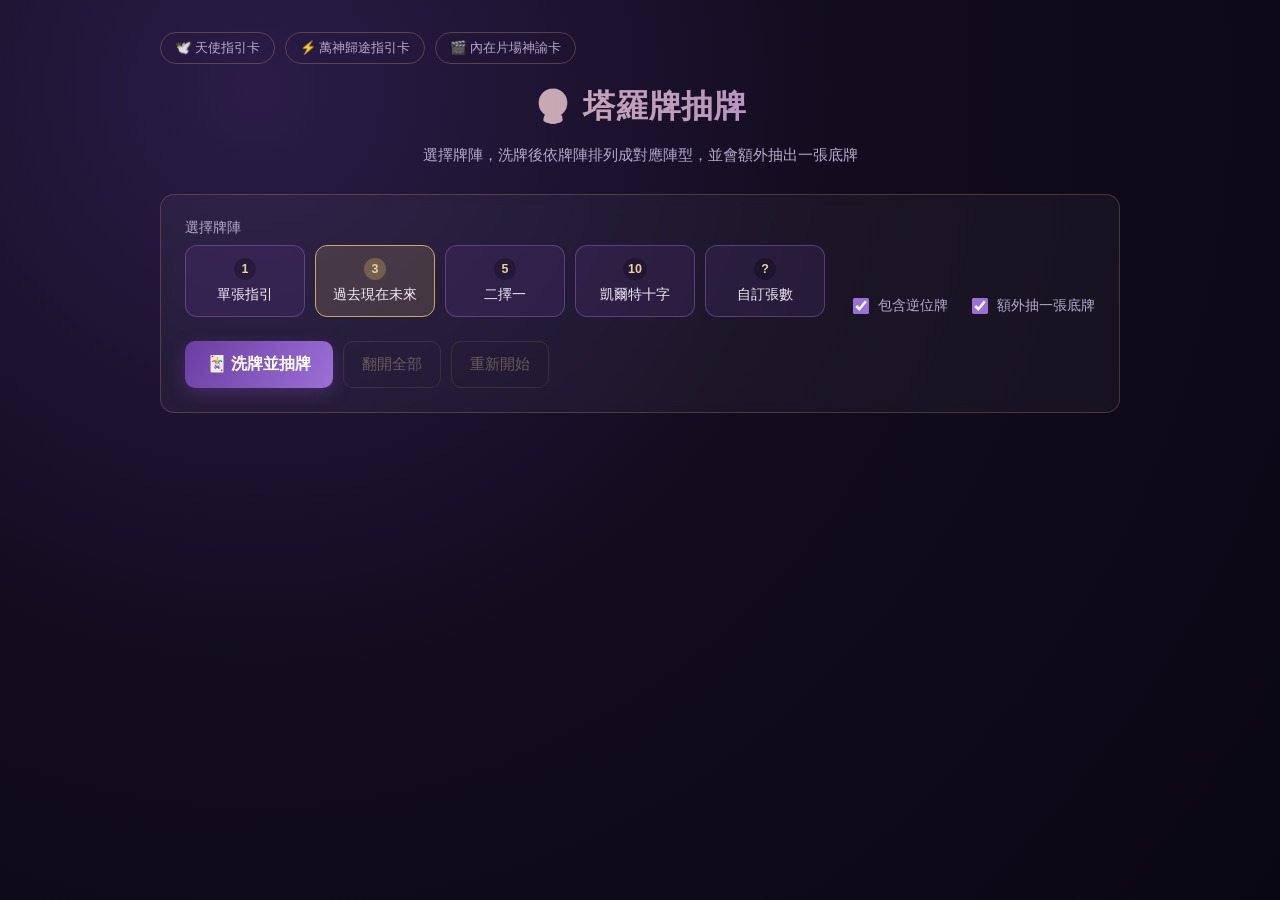
==== index.html @ f7fc8ae8 "Add a page-view counter to each page Shows "已被瀏覽 N 次" under the subtitle on all four pages, backed b" ====
<!DOCTYPE html>
<html lang="zh-Hant">
<head>
<meta charset="UTF-8" />
<meta name="viewport" content="width=device-width, initial-scale=1.0" />
<title>塔羅牌抽牌</title>
<link rel="stylesheet" href="style.css" />
</head>
<body>
  <div class="app">
    <nav class="site-nav">
      <a class="nav-link" href="angel.html">🕊️ 天使指引卡</a>
      <a class="nav-link" href="pantheon.html">⚡ 萬神歸途指引卡</a>
      <a class="nav-link" href="innerstudio.html">🎬 內在片場神諭卡</a>
    </nav>

    <header class="header">
      <h1>🔮 塔羅牌抽牌</h1>
      <p class="subtitle">選擇牌陣，洗牌後依牌陣排列成對應陣型，並會額外抽出一張底牌</p>
      <p class="visit-counter" id="visitCounter" hidden>已被瀏覽 <span id="visitCount">–</span> 次</p>
    </header>

    <section class="controls" id="controls">
      <div class="control-group spread-field">
        <label>選擇牌陣</label>
        <div class="spread-row" id="spreadRow">
          <button type="button" class="spread-btn" data-key="single">
            <span class="spread-count">1</span>
            <span class="spread-name">單張指引</span>
          </button>
          <button type="button" class="spread-btn active" data-key="three">
            <span class="spread-count">3</span>
            <span class="spread-name">過去現在未來</span>
          </button>
          <button type="button" class="spread-btn" data-key="choice">
            <span class="spread-count">5</span>
            <span class="spread-name">二擇一</span>
          </button>
          <button type="button" class="spread-btn" data-key="celtic">
            <span class="spread-count">10</span>
            <span class="spread-name">凱爾特十字</span>
          </button>
          <button type="button" class="spread-btn" data-key="custom">
            <span class="spread-count">?</span>
            <span class="spread-name">自訂張數</span>
          </button>
        </div>
      </div>

      <div class="control-group custom-count-field" id="customCountField" hidden>
        <label for="customCount">選擇張數</label>
        <div class="count-row">
          <button type="button" class="step-btn" id="decreaseBtn" aria-label="減少張數">−</button>
          <input type="number" id="customCount" min="1" max="20" value="4" />
          <button type="button" class="step-btn" id="increaseBtn" aria-label="增加張數">＋</button>
        </div>
      </div>

      <div class="control-group toggle-group">
        <label class="switch-label">
          <input type="checkbox" id="allowReversed" checked />
          <span>包含逆位牌</span>
        </label>
        <label class="switch-label">
          <input type="checkbox" id="includeBase" checked />
          <span>額外抽一張底牌</span>
        </label>
      </div>

      <div class="control-group actions">
        <button type="button" class="primary-btn" id="shuffleBtn">🃏 洗牌並抽牌</button>
        <button type="button" class="secondary-btn" id="revealAllBtn" disabled>翻開全部</button>
        <button type="button" class="secondary-btn" id="resetBtn" disabled>重新開始</button>
      </div>
    </section>

    <section class="deck-status" id="deckStatus" hidden>
      <div class="shuffle-anim" id="shuffleAnim">
        <div class="shuffle-card c1"></div>
        <div class="shuffle-card c2"></div>
        <div class="shuffle-card c3"></div>
      </div>
      <p id="statusText">洗牌中…</p>
    </section>

    <section class="reading" id="reading" hidden>
      <div class="reading-block">
        <h2 class="block-title">牌陣</h2>
        <div class="card-grid" id="spreadGrid"></div>
      </div>

      <div class="reading-block base-block" id="baseBlock" hidden>
        <h2 class="block-title">底牌 <span class="hint">代表整體潛藏的核心能量</span></h2>
        <div class="card-grid base-grid" id="baseGrid"></div>
      </div>
    </section>

    <div class="card-detail-overlay" id="detailOverlay" hidden>
      <div class="card-detail" id="cardDetail"></div>
    </div>
  </div>

  <script src="cards.js"></script>
  <script src="app.js"></script>
</body>
</html>
---- style.css ----
:root {
  --bg-deep: #120c1e;
  --bg-mid: #1c1330;
  --accent: #c9a962;
  --accent-soft: #e6cf9c;
  --purple: #6b3fa0;
  --purple-light: #9b6fd6;
  --text-light: #f2ecf8;
  --text-muted: #b6a9cc;
  --card-back-a: #2c1b4d;
  --card-back-b: #4a2b7a;
  --reversed-glow: #d16b6b;
  --upright-glow: #7fd6a0;
  --radius: 14px;
}

* {
  box-sizing: border-box;
}

[hidden] {
  display: none !important;
}

body {
  margin: 0;
  min-height: 100vh;
  font-family: "PingFang TC", "Microsoft JhengHei", "Noto Sans TC", sans-serif;
  background: radial-gradient(circle at 20% 10%, #2a1c47 0%, var(--bg-deep) 45%, #0a0714 100%);
  color: var(--text-light);
  padding: 32px 16px 80px;
}

.app {
  max-width: 960px;
  margin: 0 auto;
}

.site-nav {
  display: flex;
  gap: 10px;
  flex-wrap: wrap;
  margin-bottom: 20px;
}

.nav-link {
  display: inline-block;
  font-size: 0.82rem;
  color: var(--text-muted);
  text-decoration: none;
  border: 1px solid rgba(201, 169, 98, 0.3);
  padding: 6px 14px;
  border-radius: 999px;
  transition: color 0.2s, border-color 0.2s;
}

.nav-link:hover {
  color: var(--accent-soft);
  border-color: rgba(201, 169, 98, 0.6);
}

.header {
  text-align: center;
  margin-bottom: 28px;
}

.header h1 {
  font-size: 2rem;
  margin-bottom: 6px;
  letter-spacing: 0.02em;
  background: linear-gradient(90deg, var(--accent-soft), var(--purple-light));
  -webkit-background-clip: text;
  background-clip: text;
  color: transparent;
}

.subtitle {
  color: var(--text-muted);
  font-size: 0.95rem;
}

.visit-counter {
  color: var(--text-muted);
  font-size: 0.78rem;
  margin-top: 8px;
}

.controls {
  background: rgba(255, 255, 255, 0.04);
  border: 1px solid rgba(201, 169, 98, 0.25);
  border-radius: var(--radius);
  padding: 24px;
  display: flex;
  flex-wrap: wrap;
  gap: 24px;
  align-items: flex-end;
  backdrop-filter: blur(6px);
}

.control-group {
  display: flex;
  flex-direction: column;
  gap: 8px;
}

.control-group label {
  font-size: 0.85rem;
  color: var(--text-muted);
}

.spread-field {
  flex: 1;
  min-width: 320px;
}

.spread-row {
  display: grid;
  grid-template-columns: repeat(auto-fit, minmax(110px, 1fr));
  gap: 10px;
}

.spread-btn {
  display: flex;
  flex-direction: column;
  align-items: center;
  justify-content: center;
  gap: 6px;
  padding: 12px 10px;
  border-radius: 12px;
  border: 1px solid rgba(155, 111, 214, 0.4);
  background: rgba(107, 63, 160, 0.16);
  color: var(--text-light);
  font-size: 0.85rem;
  cursor: pointer;
  transition: background 0.2s, transform 0.15s, border-color 0.2s;
}

.spread-btn .spread-name {
  white-space: nowrap;
}

.spread-btn .spread-count {
  display: inline-flex;
  align-items: center;
  justify-content: center;
  min-width: 22px;
  height: 22px;
  padding: 0 5px;
  border-radius: 999px;
  background: rgba(0, 0, 0, 0.25);
  color: var(--accent-soft);
  font-weight: 700;
  font-size: 0.78rem;
}

.spread-btn:hover {
  background: rgba(155, 111, 214, 0.3);
  transform: translateY(-1px);
}

.spread-btn.active {
  border-color: var(--accent);
  background: rgba(201, 169, 98, 0.18);
}

.spread-btn.active .spread-count {
  background: rgba(201, 169, 98, 0.35);
  color: var(--accent-soft);
}

.custom-count-field {
  justify-content: flex-end;
}

.count-row {
  display: flex;
  align-items: center;
  gap: 8px;
}

#customCount {
  width: 64px;
  text-align: center;
  font-size: 1.1rem;
  padding: 8px 4px;
  border-radius: 8px;
  border: 1px solid rgba(201, 169, 98, 0.4);
  background: rgba(0, 0, 0, 0.25);
  color: var(--text-light);
}

.step-btn {
  width: 34px;
  height: 34px;
  border-radius: 8px;
  border: 1px solid rgba(201, 169, 98, 0.4);
  background: rgba(0, 0, 0, 0.25);
  color: var(--accent-soft);
  font-size: 1.2rem;
  cursor: pointer;
  transition: background 0.2s;
}

.step-btn:hover {
  background: rgba(201, 169, 98, 0.2);
}

.toggle-group {
  flex-direction: row;
  gap: 20px;
  align-items: center;
}

.switch-label {
  display: flex;
  align-items: center;
  gap: 6px;
  font-size: 0.88rem;
  color: var(--text-light);
  cursor: pointer;
}

.switch-label input {
  accent-color: var(--purple-light);
  width: 16px;
  height: 16px;
}

.actions {
  flex-direction: row;
  gap: 10px;
  flex-wrap: wrap;
}

.primary-btn {
  padding: 12px 22px;
  border-radius: 10px;
  border: none;
  background: linear-gradient(120deg, var(--purple), var(--purple-light));
  color: white;
  font-size: 1rem;
  font-weight: 600;
  cursor: pointer;
  box-shadow: 0 6px 18px rgba(107, 63, 160, 0.4);
  transition: transform 0.15s, box-shadow 0.15s;
}

.primary-btn:hover {
  transform: translateY(-2px);
  box-shadow: 0 10px 24px rgba(107, 63, 160, 0.55);
}

.primary-btn:active {
  transform: translateY(0);
}

.secondary-btn {
  padding: 12px 18px;
  border-radius: 10px;
  border: 1px solid rgba(201, 169, 98, 0.4);
  background: transparent;
  color: var(--accent-soft);
  font-size: 0.95rem;
  cursor: pointer;
  transition: background 0.2s;
}

.secondary-btn:disabled {
  opacity: 0.35;
  cursor: not-allowed;
}

.secondary-btn:not(:disabled):hover {
  background: rgba(201, 169, 98, 0.15);
}

.deck-status {
  text-align: center;
  margin: 36px 0;
  color: var(--text-muted);
}

.shuffle-anim {
  position: relative;
  width: 100px;
  height: 140px;
  margin: 0 auto 12px;
}

.shuffle-card {
  position: absolute;
  width: 70px;
  height: 100px;
  left: 15px;
  top: 20px;
  border-radius: 8px;
  background: linear-gradient(135deg, var(--card-back-a), var(--card-back-b));
  border: 1px solid rgba(201, 169, 98, 0.5);
  box-shadow: 0 4px 12px rgba(0, 0, 0, 0.4);
  animation: shuffleMove 0.9s ease-in-out infinite;
}

.shuffle-card.c1 { animation-delay: 0s; }
.shuffle-card.c2 { animation-delay: 0.15s; }
.shuffle-card.c3 { animation-delay: 0.3s; }

@keyframes shuffleMove {
  0% { transform: translateX(-24px) rotate(-8deg); }
  50% { transform: translateX(24px) rotate(8deg); }
  100% { transform: translateX(-24px) rotate(-8deg); }
}

.reading {
  margin-top: 20px;
}

.reading-block {
  margin-bottom: 32px;
}

.block-title {
  font-size: 1.15rem;
  color: var(--accent-soft);
  margin-bottom: 14px;
  display: flex;
  align-items: baseline;
  gap: 10px;
}

.hint {
  font-size: 0.78rem;
  color: var(--text-muted);
  font-weight: 400;
}

.card-grid {
  display: flex;
  flex-wrap: wrap;
  gap: 18px;
  justify-content: flex-start;
}

.base-grid {
  justify-content: center;
}

/* Two-choice spread layout */
.choice-layout {
  display: flex;
  flex-direction: column;
  align-items: center;
  gap: 30px;
}

.choice-options {
  display: flex;
  gap: 50px;
  justify-content: center;
  flex-wrap: wrap;
}

.choice-cluster {
  display: flex;
  gap: 16px;
}

@media (max-width: 520px) {
  .choice-options {
    gap: 24px;
  }
}

/* Celtic Cross spread layout */
.celtic-layout {
  display: flex;
  justify-content: center;
}

.celtic-cross {
  display: grid;
  grid-template-columns: 130px 130px 130px 40px 130px;
  grid-template-rows: repeat(4, 200px);
  grid-template-areas:
    ".    crown   .      .    s10"
    "past center future  .    s9"
    ".    found   .      .    s8"
    ".    .       .      .    s7";
  gap: 14px;
  place-items: center;
}

.pos-crown { grid-area: crown; }
.pos-past { grid-area: past; }
.pos-future { grid-area: future; }
.pos-found { grid-area: found; }
.pos-present { grid-area: center; }
.pos-challenge { grid-area: center; }
.pos-s7 { grid-area: s7; }
.pos-s8 { grid-area: s8; }
.pos-s9 { grid-area: s9; }
.pos-s10 { grid-area: s10; }

.pos-challenge {
  position: relative;
  z-index: 2;
  transform: translate(34px, 60px) rotate(90deg) scale(0.62);
}

.pos-challenge .card-position {
  display: none;
}

@media (max-width: 720px) {
  .celtic-cross {
    grid-template-columns: repeat(3, 1fr);
    grid-template-rows: none;
    grid-template-areas: none;
    width: 100%;
    justify-items: center;
    gap: 22px 14px;
  }
  .celtic-cross > .tarot-card {
    grid-area: auto;
  }
  .pos-challenge {
    position: static;
    transform: none;
    z-index: auto;
  }
  .pos-challenge .card-position {
    display: block;
    position: static;
    width: auto;
    text-align: center;
    margin: 0 0 6px;
  }
}

.tarot-card {
  width: 120px;
  cursor: pointer;
  perspective: 1000px;
}

.card-position {
  text-align: center;
  font-size: 0.78rem;
  color: var(--text-muted);
  margin-bottom: 6px;
}

.card-inner {
  position: relative;
  width: 100%;
  height: 172px;
  transition: transform 0.6s cubic-bezier(0.4, 0.2, 0.2, 1);
  transform-style: preserve-3d;
}

.tarot-card.revealed .card-inner {
  transform: rotateY(180deg);
}

.tarot-card.reversed.revealed .card-inner {
  transform: rotateY(180deg) rotate(180deg);
}

.card-face {
  position: absolute;
  inset: 0;
  border-radius: 10px;
  backface-visibility: hidden;
  display: flex;
  flex-direction: column;
  align-items: center;
  justify-content: center;
  text-align: center;
  padding: 10px 6px;
}

.card-back {
  background:
    repeating-linear-gradient(45deg, rgba(201, 169, 98, 0.15) 0 6px, transparent 6px 12px),
    linear-gradient(135deg, var(--card-back-a), var(--card-back-b));
  border: 2px solid rgba(201, 169, 98, 0.5);
}

.card-back::after {
  content: "✦";
  font-size: 1.8rem;
  color: rgba(230, 207, 156, 0.7);
}

.card-front {
  background: linear-gradient(160deg, #241735, #150e24);
  border: 2px solid var(--accent);
  transform: rotateY(180deg);
}

.card-front .card-name {
  font-size: 0.92rem;
  font-weight: 700;
  color: var(--accent-soft);
  line-height: 1.3;
}

.card-front .card-en {
  font-size: 0.68rem;
  color: var(--text-muted);
  margin-top: 2px;
  font-style: italic;
}

.card-front .orientation-badge {
  margin-top: 8px;
  font-size: 0.72rem;
  padding: 3px 10px;
  border-radius: 999px;
  font-weight: 600;
}

.orientation-badge.upright {
  background: rgba(127, 214, 160, 0.18);
  color: var(--upright-glow);
  border: 1px solid rgba(127, 214, 160, 0.45);
}

.orientation-badge.reversed {
  background: rgba(209, 107, 107, 0.18);
  color: var(--reversed-glow);
  border: 1px solid rgba(209, 107, 107, 0.45);
}

.card-detail-overlay {
  position: fixed;
  inset: 0;
  background: rgba(6, 4, 12, 0.75);
  display: flex;
  align-items: center;
  justify-content: center;
  padding: 20px;
  z-index: 50;
}

.card-detail {
  max-width: 380px;
  width: 100%;
  background: linear-gradient(160deg, #241735, #150e24);
  border: 1px solid var(--accent);
  border-radius: var(--radius);
  padding: 26px;
  position: relative;
}

.card-detail .close-btn {
  position: absolute;
  top: 12px;
  right: 14px;
  background: none;
  border: none;
  color: var(--text-muted);
  font-size: 1.3rem;
  cursor: pointer;
}

.card-detail h3 {
  color: var(--accent-soft);
  margin: 0 0 4px;
  font-size: 1.3rem;
}

.card-detail .en-name {
  color: var(--text-muted);
  font-style: italic;
  margin-bottom: 14px;
  font-size: 0.85rem;
}

.card-detail .meaning-block {
  margin-top: 12px;
}

.card-detail .meaning-label {
  font-size: 0.78rem;
  font-weight: 700;
  margin-bottom: 4px;
}

.card-detail .meaning-label.upright { color: var(--upright-glow); }
.card-detail .meaning-label.reversed { color: var(--reversed-glow); }

.card-detail p {
  margin: 0;
  color: var(--text-light);
  line-height: 1.5;
  font-size: 0.92rem;
}

@media (max-width: 520px) {
  .tarot-card {
    width: 92px;
  }
  .card-inner {
    height: 132px;
  }
  .controls {
    padding: 18px;
  }
  .spread-field {
    min-width: 0;
    flex-basis: 100%;
  }
}
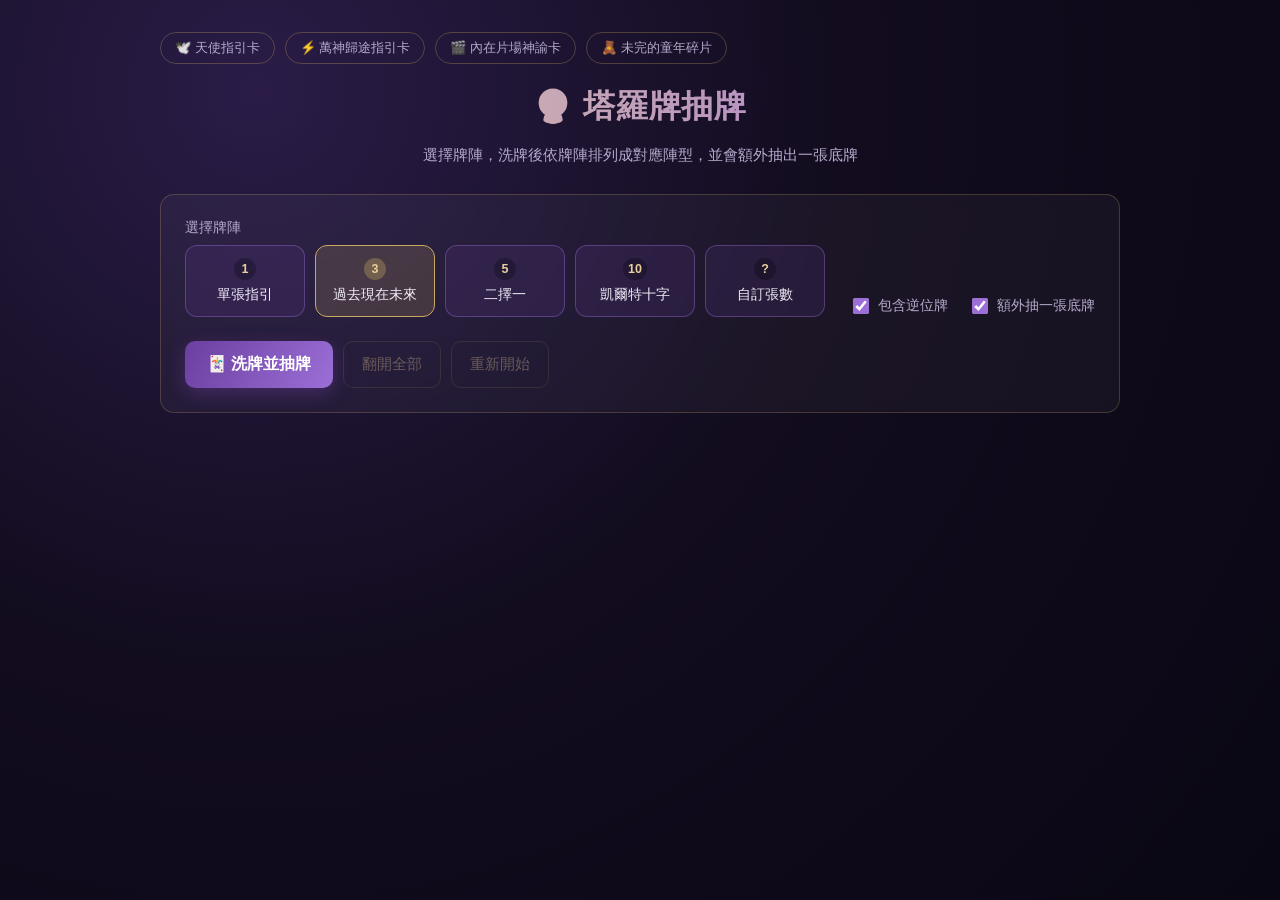
==== commit 7619947e: "Add inner child healing oracle card page New innerchild.html page for the 44-card "未完的童年碎片" deck (4 " ====
--- a/index.html
+++ b/index.html
@@ -12,6 +12,7 @@
       <a class="nav-link" href="angel.html">🕊️ 天使指引卡</a>
       <a class="nav-link" href="pantheon.html">⚡ 萬神歸途指引卡</a>
       <a class="nav-link" href="innerstudio.html">🎬 內在片場神諭卡</a>
+      <a class="nav-link" href="innerchild.html">🧸 未完的童年碎片</a>
     </nav>
 
     <header class="header">
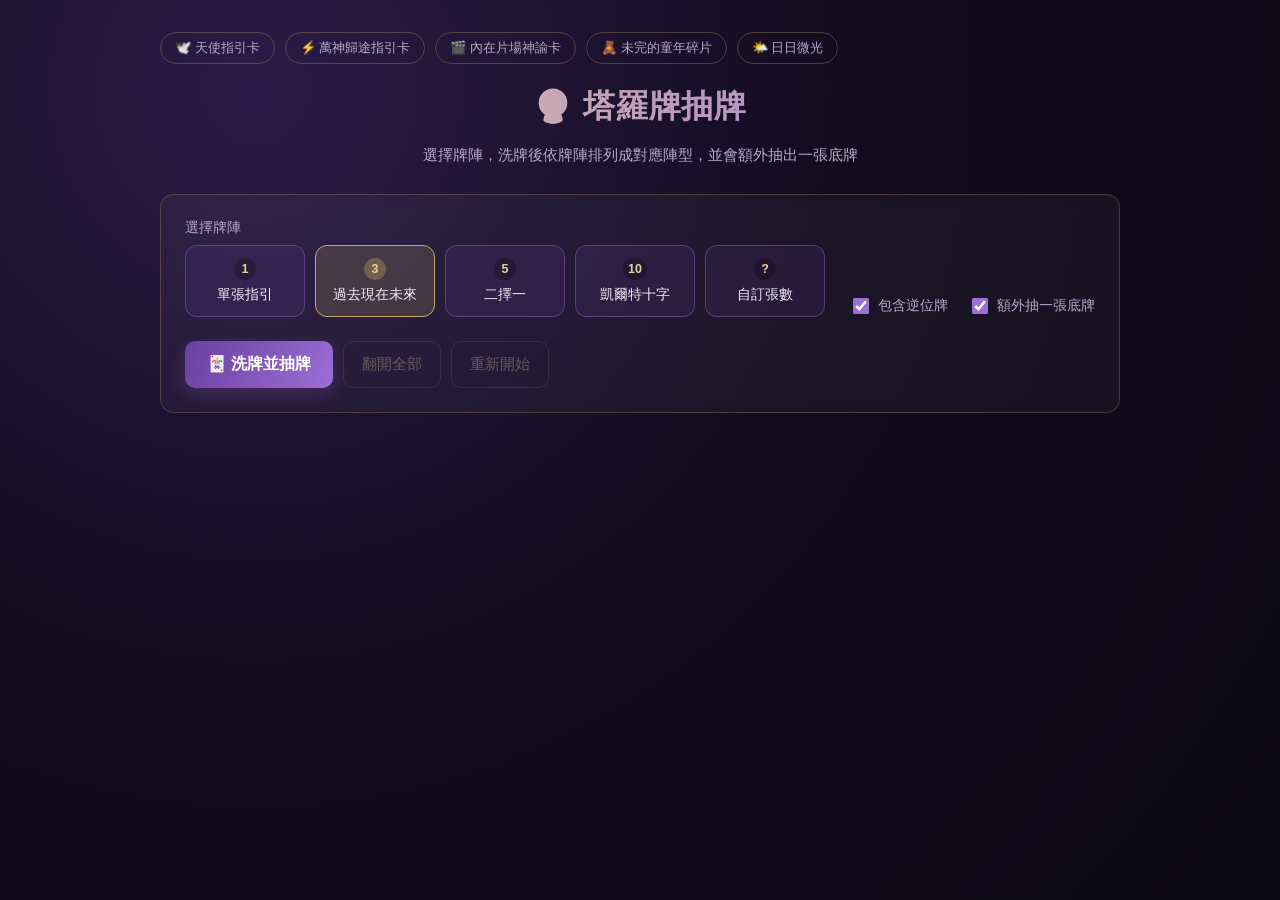
==== commit fc024fd3: "Add daily radiance guidance card page New dailylight.html page for "日日微光" (Daily Radiance), a 44-car" ====
--- a/index.html
+++ b/index.html
@@ -13,6 +13,7 @@
       <a class="nav-link" href="pantheon.html">⚡ 萬神歸途指引卡</a>
       <a class="nav-link" href="innerstudio.html">🎬 內在片場神諭卡</a>
       <a class="nav-link" href="innerchild.html">🧸 未完的童年碎片</a>
+      <a class="nav-link" href="dailylight.html">🌤️ 日日微光</a>
     </nav>
 
     <header class="header">
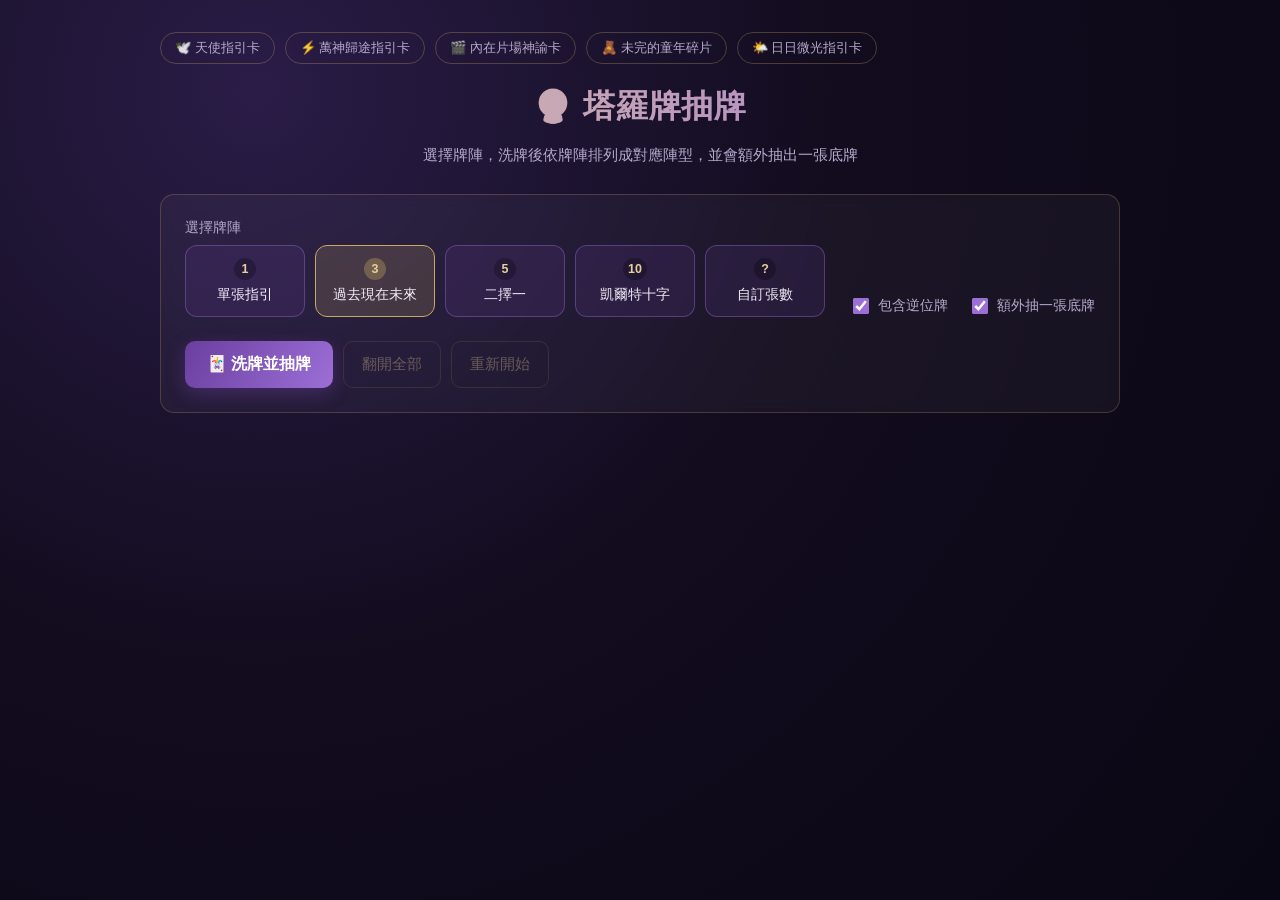
==== commit dd2c4fe9: "Rename daily radiance page title to "日日微光指引卡" Co-Authored-By: Claude Sonnet 5 <noreply@anthropic.com" ====
--- a/index.html
+++ b/index.html
@@ -13,7 +13,7 @@
       <a class="nav-link" href="pantheon.html">⚡ 萬神歸途指引卡</a>
       <a class="nav-link" href="innerstudio.html">🎬 內在片場神諭卡</a>
       <a class="nav-link" href="innerchild.html">🧸 未完的童年碎片</a>
-      <a class="nav-link" href="dailylight.html">🌤️ 日日微光</a>
+      <a class="nav-link" href="dailylight.html">🌤️ 日日微光指引卡</a>
     </nav>
 
     <header class="header">
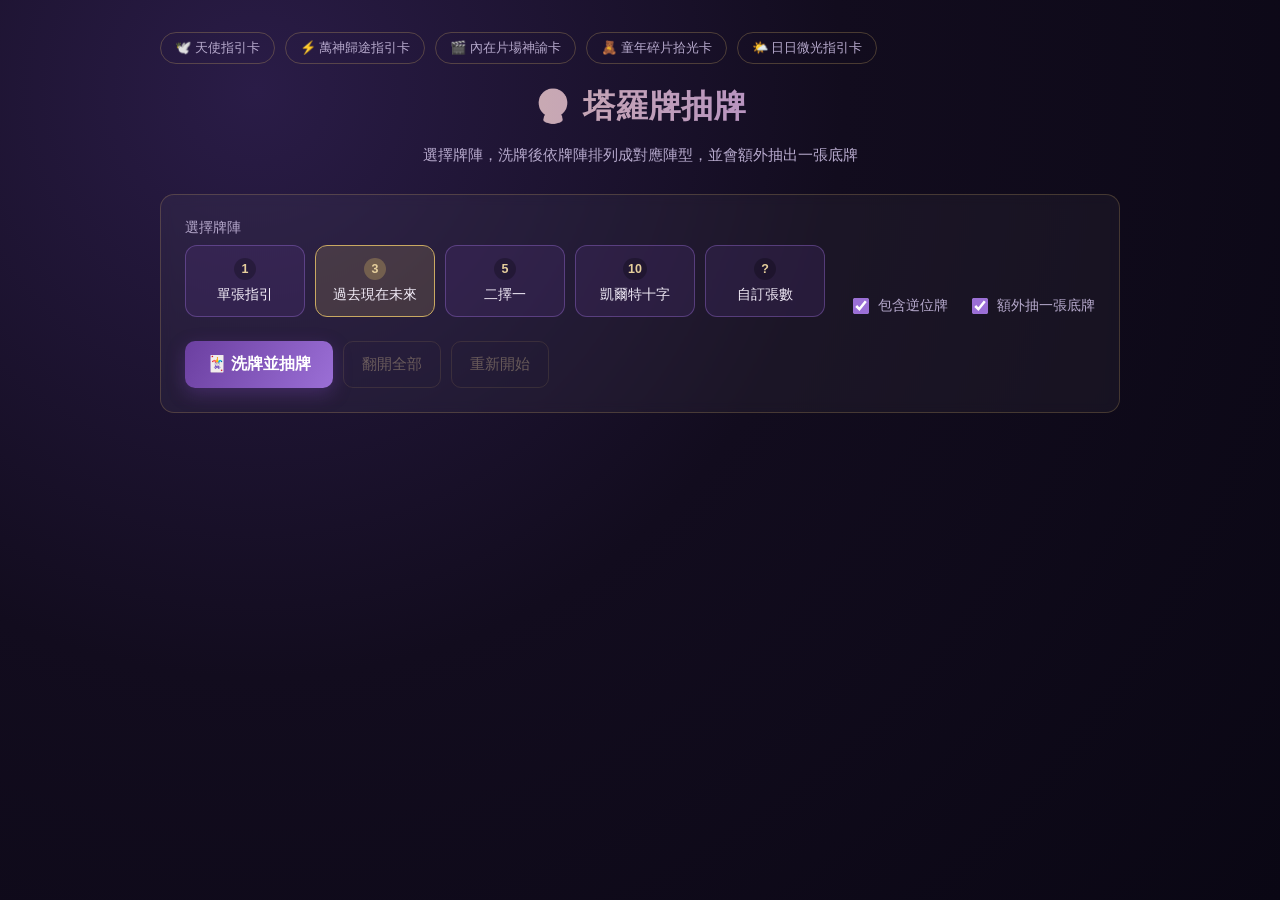
==== commit 96c7291a: "Rename inner child page title to "童年碎片拾光卡" Co-Authored-By: Claude Sonnet 5 <noreply@anthropic.com> C" ====
--- a/index.html
+++ b/index.html
@@ -12,7 +12,7 @@
       <a class="nav-link" href="angel.html">🕊️ 天使指引卡</a>
       <a class="nav-link" href="pantheon.html">⚡ 萬神歸途指引卡</a>
       <a class="nav-link" href="innerstudio.html">🎬 內在片場神諭卡</a>
-      <a class="nav-link" href="innerchild.html">🧸 未完的童年碎片</a>
+      <a class="nav-link" href="innerchild.html">🧸 童年碎片拾光卡</a>
       <a class="nav-link" href="dailylight.html">🌤️ 日日微光指引卡</a>
     </nav>
 
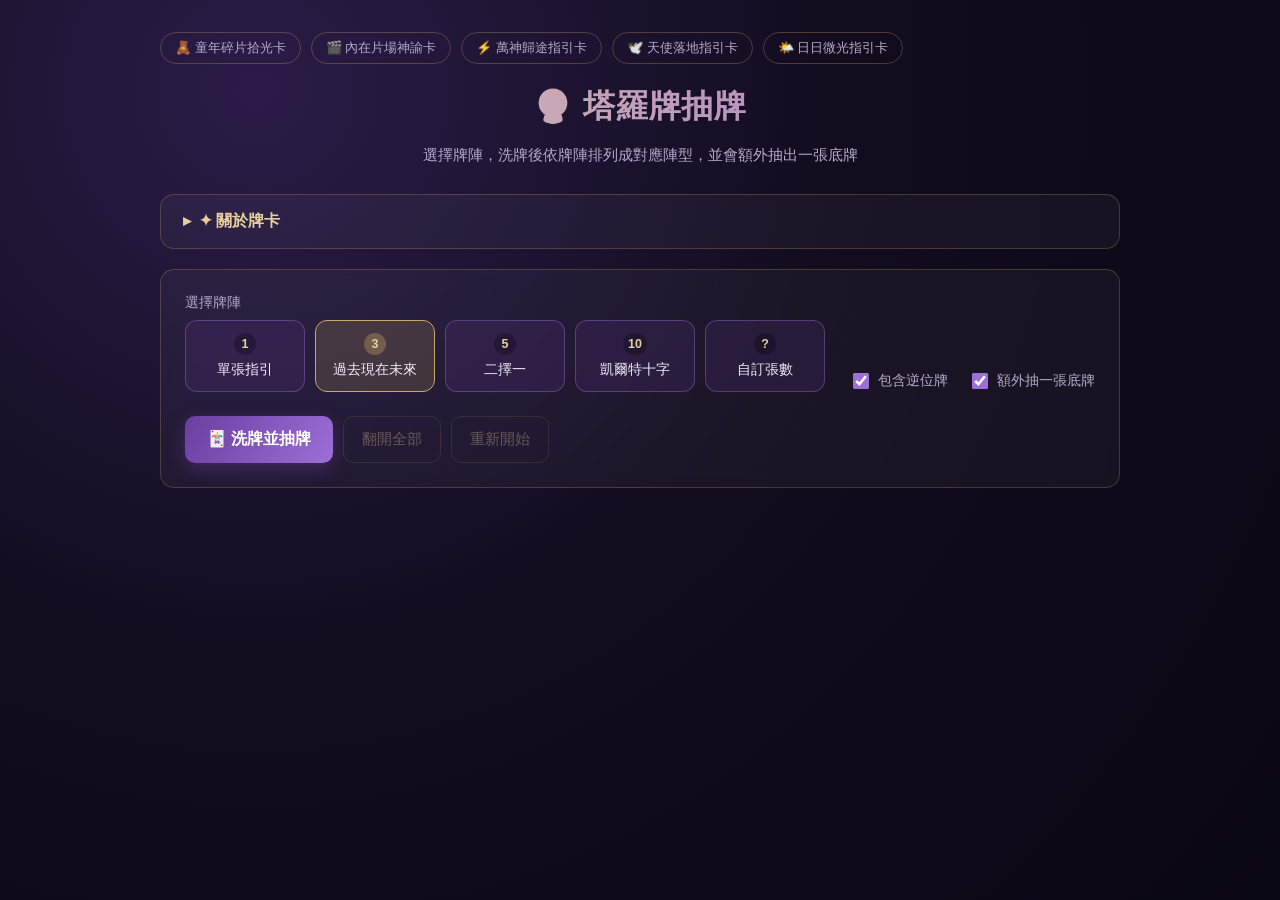
==== commit 5d51f3e7: "Reorder site nav and add a shared "關於牌卡" intro block Nav order across all six pages is now: 塔羅牌抽牌, 童" ====
--- a/index.html
+++ b/index.html
@@ -9,10 +9,10 @@
 <body>
   <div class="app">
     <nav class="site-nav">
-      <a class="nav-link" href="angel.html">🕊️ 天使指引卡</a>
+      <a class="nav-link" href="innerchild.html">🧸 童年碎片拾光卡</a>
+      <a class="nav-link" href="innerstudio.html">🎬 內在片場神諭卡</a>
       <a class="nav-link" href="pantheon.html">⚡ 萬神歸途指引卡</a>
-      <a class="nav-link" href="innerstudio.html">🎬 內在片場神諭卡</a>
-      <a class="nav-link" href="innerchild.html">🧸 童年碎片拾光卡</a>
+      <a class="nav-link" href="angel.html">🕊️ 天使落地指引卡</a>
       <a class="nav-link" href="dailylight.html">🌤️ 日日微光指引卡</a>
     </nav>
 
@@ -21,6 +21,41 @@
       <p class="subtitle">選擇牌陣，洗牌後依牌陣排列成對應陣型，並會額外抽出一張底牌</p>
       <p class="visit-counter" id="visitCounter" hidden>已被瀏覽 <span id="visitCount">–</span> 次</p>
     </header>
+
+        <details class="about-block">
+      <summary>✦ 關於牌卡</summary>
+      <div class="about-content">
+        <p>有時候，我們不是沒有答案，只是需要一點時間，從不同角度重新看看自己。</p>
+        <p>這裡準備了幾種不同的牌卡，希望陪你從理解、探索，到找到下一步。</p>
+
+        <h3>🔮 塔羅牌｜一起把問題看清楚</h3>
+        <p>當你心裡有一個具體的問題，卻不知道該怎麼看待它，可以交給塔羅牌。透過牌面與牌位之間的關係，陪你從不同角度梳理事情，看見那些也許被忽略的想法、感受與可能性。</p>
+
+        <h3>🧩 童年碎片拾光卡｜看看它從哪裡來</h3>
+        <p>有些現在的情緒與選擇，也許都有它的來處。這組牌陪你回頭看看，那些過去的經驗、信念與內在模式，是怎麼一路走到今天的。</p>
+
+        <h3>🎬 內在片場神諭卡｜看看現在正在發生什麼</h3>
+        <p>有時候，我們會不知不覺重複某些熟悉的模式。這組牌像是一面鏡子，陪你看看此刻的自己正在想什麼、感受什麼，以及內在的故事是怎麼運轉的。</p>
+
+        <h3>🌿 萬神歸途指引卡｜找到轉變的方向</h3>
+        <p>看見了之後，接下來呢？這組牌陪你換一個角度理解眼前的事情，找找有哪些地方可以放下、調整，或許也能走出一條新的路。</p>
+
+        <h3>☀️ 天使落地指引卡｜把答案帶回生活</h3>
+        <p>好的指引，最後還是要回到生活裡。這組牌陪你想想，接下來可以做些什麼，從一個小小的選擇或行動開始，讓改變慢慢發生。</p>
+
+        <h3>✨ 日日微光指引卡｜給今天的自己一句話</h3>
+        <p>今天不一定有什麼大問題，也可以抽一張牌。不用想太多，讓這張牌成為今天的小提醒，陪你在平凡的日子裡，找到一點值得留意的微光。</p>
+
+        <h3>🌙 推薦怎麼使用？</h3>
+        <p>如果你有一個想好好了解的問題，可以試試這樣的順序：</p>
+        <p class="about-flow">塔羅牌 → 根源（童年碎片拾光卡） → 現況（內在片場神諭卡） → 轉化（萬神歸途指引卡） → 實踐（天使落地指引卡）</p>
+        <p>先用塔羅牌把問題攤開來看，再一步一步往深處探索：</p>
+        <p class="about-flow">它從哪裡來 → 現在怎麼運作 → 可以怎麼改變 → 接下來怎麼走</p>
+        <p>如果今天只是想給自己一點陪伴，那就直接抽一張日日微光指引卡吧。</p>
+        <p>不需要問得很完美，也不需要相信牌卡一定會給出唯一答案。帶著你現在的心情來就好。</p>
+        <p>把牌卡當成一面鏡子，讓它陪你看見一些平常沒有注意到的自己；至於最後要往哪裡走，答案一直都在你手上。</p>
+      </div>
+    </details>
 
     <section class="controls" id="controls">
       <div class="control-group spread-field">
@@ -95,6 +130,12 @@
         <h2 class="block-title">底牌 <span class="hint">代表整體潛藏的核心能量</span></h2>
         <div class="card-grid base-grid" id="baseGrid"></div>
       </div>
+
+      <div class="reading-block text-block" id="textBlock" hidden>
+        <h2 class="block-title">文字版 <span class="hint">方便複製貼到 LINE、筆記</span></h2>
+        <textarea class="result-textarea" id="resultText" readonly rows="6"></textarea>
+        <button type="button" class="secondary-btn" id="copyTextBtn">📋 複製文字</button>
+      </div>
     </section>
 
     <div class="card-detail-overlay" id="detailOverlay" hidden>
--- a/style.css
+++ b/style.css
@@ -85,6 +85,67 @@
   margin-top: 8px;
 }
 
+.about-block {
+  background: rgba(255, 255, 255, 0.04);
+  border: 1px solid rgba(201, 169, 98, 0.25);
+  border-radius: var(--radius);
+  padding: 16px 22px;
+  margin-bottom: 20px;
+}
+
+.about-block summary {
+  cursor: pointer;
+  font-weight: 600;
+  font-size: 1rem;
+  color: var(--accent-soft);
+  list-style: none;
+}
+
+.about-block summary::-webkit-details-marker {
+  display: none;
+}
+
+.about-block summary::before {
+  content: "▸";
+  display: inline-block;
+  margin-right: 8px;
+  transition: transform 0.2s;
+}
+
+.about-block[open] summary::before {
+  transform: rotate(90deg);
+}
+
+.about-content {
+  margin-top: 16px;
+  color: var(--text-light);
+  font-size: 0.9rem;
+  line-height: 1.75;
+}
+
+.about-content h3 {
+  font-size: 0.95rem;
+  color: var(--accent-soft);
+  margin: 20px 0 6px;
+}
+
+.about-content h3:first-child {
+  margin-top: 4px;
+}
+
+.about-content p {
+  margin: 0 0 10px;
+}
+
+.about-flow {
+  font-weight: 600;
+  color: var(--upright-glow);
+  background: rgba(127, 214, 160, 0.1);
+  padding: 8px 12px;
+  border-radius: 8px;
+  text-align: center;
+}
+
 .controls {
   background: rgba(255, 255, 255, 0.04);
   border: 1px solid rgba(201, 169, 98, 0.25);
@@ -333,6 +394,27 @@
   font-weight: 400;
 }
 
+.result-textarea {
+  width: 100%;
+  max-width: 520px;
+  display: block;
+  resize: vertical;
+  font-family: "PingFang TC", "Microsoft JhengHei", "Noto Sans TC", monospace;
+  font-size: 0.85rem;
+  line-height: 1.6;
+  color: var(--text-light);
+  background: rgba(0, 0, 0, 0.25);
+  border: 1px solid rgba(201, 169, 98, 0.35);
+  border-radius: 10px;
+  padding: 14px;
+  margin-bottom: 12px;
+}
+
+.result-textarea:focus {
+  outline: none;
+  border-color: var(--accent);
+}
+
 .card-grid {
   display: flex;
   flex-wrap: wrap;
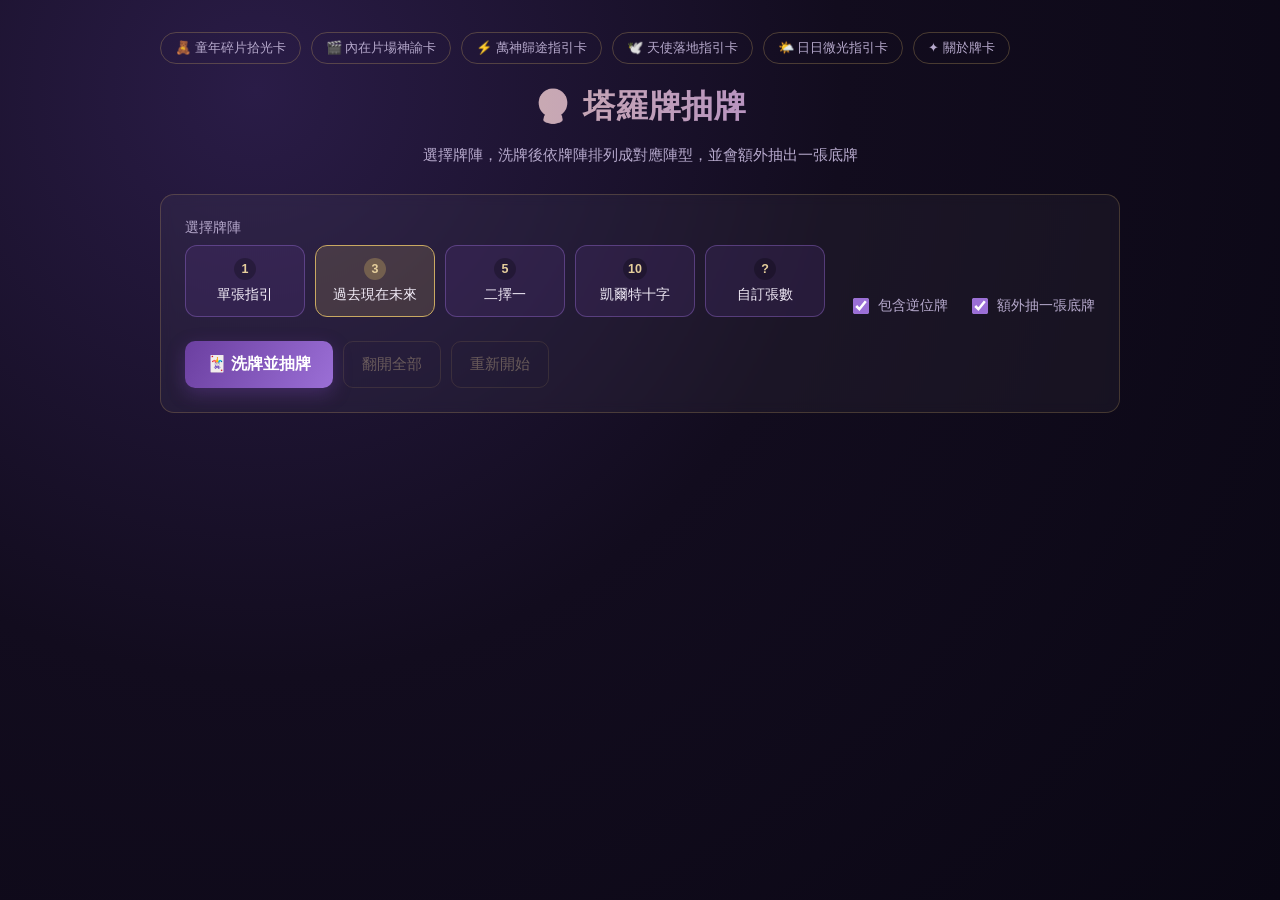
==== commit 20277a7d: "Move "關於牌卡" into its own standalone page Replaces the collapsible <details> block that was duplicate" ====
--- a/index.html
+++ b/index.html
@@ -14,6 +14,7 @@
       <a class="nav-link" href="pantheon.html">⚡ 萬神歸途指引卡</a>
       <a class="nav-link" href="angel.html">🕊️ 天使落地指引卡</a>
       <a class="nav-link" href="dailylight.html">🌤️ 日日微光指引卡</a>
+      <a class="nav-link" href="about.html">✦ 關於牌卡</a>
     </nav>
 
     <header class="header">
@@ -21,41 +22,6 @@
       <p class="subtitle">選擇牌陣，洗牌後依牌陣排列成對應陣型，並會額外抽出一張底牌</p>
       <p class="visit-counter" id="visitCounter" hidden>已被瀏覽 <span id="visitCount">–</span> 次</p>
     </header>
-
-        <details class="about-block">
-      <summary>✦ 關於牌卡</summary>
-      <div class="about-content">
-        <p>有時候，我們不是沒有答案，只是需要一點時間，從不同角度重新看看自己。</p>
-        <p>這裡準備了幾種不同的牌卡，希望陪你從理解、探索，到找到下一步。</p>
-
-        <h3>🔮 塔羅牌｜一起把問題看清楚</h3>
-        <p>當你心裡有一個具體的問題，卻不知道該怎麼看待它，可以交給塔羅牌。透過牌面與牌位之間的關係，陪你從不同角度梳理事情，看見那些也許被忽略的想法、感受與可能性。</p>
-
-        <h3>🧩 童年碎片拾光卡｜看看它從哪裡來</h3>
-        <p>有些現在的情緒與選擇，也許都有它的來處。這組牌陪你回頭看看，那些過去的經驗、信念與內在模式，是怎麼一路走到今天的。</p>
-
-        <h3>🎬 內在片場神諭卡｜看看現在正在發生什麼</h3>
-        <p>有時候，我們會不知不覺重複某些熟悉的模式。這組牌像是一面鏡子，陪你看看此刻的自己正在想什麼、感受什麼，以及內在的故事是怎麼運轉的。</p>
-
-        <h3>🌿 萬神歸途指引卡｜找到轉變的方向</h3>
-        <p>看見了之後，接下來呢？這組牌陪你換一個角度理解眼前的事情，找找有哪些地方可以放下、調整，或許也能走出一條新的路。</p>
-
-        <h3>☀️ 天使落地指引卡｜把答案帶回生活</h3>
-        <p>好的指引，最後還是要回到生活裡。這組牌陪你想想，接下來可以做些什麼，從一個小小的選擇或行動開始，讓改變慢慢發生。</p>
-
-        <h3>✨ 日日微光指引卡｜給今天的自己一句話</h3>
-        <p>今天不一定有什麼大問題，也可以抽一張牌。不用想太多，讓這張牌成為今天的小提醒，陪你在平凡的日子裡，找到一點值得留意的微光。</p>
-
-        <h3>🌙 推薦怎麼使用？</h3>
-        <p>如果你有一個想好好了解的問題，可以試試這樣的順序：</p>
-        <p class="about-flow">塔羅牌 → 根源（童年碎片拾光卡） → 現況（內在片場神諭卡） → 轉化（萬神歸途指引卡） → 實踐（天使落地指引卡）</p>
-        <p>先用塔羅牌把問題攤開來看，再一步一步往深處探索：</p>
-        <p class="about-flow">它從哪裡來 → 現在怎麼運作 → 可以怎麼改變 → 接下來怎麼走</p>
-        <p>如果今天只是想給自己一點陪伴，那就直接抽一張日日微光指引卡吧。</p>
-        <p>不需要問得很完美，也不需要相信牌卡一定會給出唯一答案。帶著你現在的心情來就好。</p>
-        <p>把牌卡當成一面鏡子，讓它陪你看見一些平常沒有注意到的自己；至於最後要往哪裡走，答案一直都在你手上。</p>
-      </div>
-    </details>
 
     <section class="controls" id="controls">
       <div class="control-group spread-field">
--- a/style.css
+++ b/style.css
@@ -85,67 +85,6 @@
   margin-top: 8px;
 }
 
-.about-block {
-  background: rgba(255, 255, 255, 0.04);
-  border: 1px solid rgba(201, 169, 98, 0.25);
-  border-radius: var(--radius);
-  padding: 16px 22px;
-  margin-bottom: 20px;
-}
-
-.about-block summary {
-  cursor: pointer;
-  font-weight: 600;
-  font-size: 1rem;
-  color: var(--accent-soft);
-  list-style: none;
-}
-
-.about-block summary::-webkit-details-marker {
-  display: none;
-}
-
-.about-block summary::before {
-  content: "▸";
-  display: inline-block;
-  margin-right: 8px;
-  transition: transform 0.2s;
-}
-
-.about-block[open] summary::before {
-  transform: rotate(90deg);
-}
-
-.about-content {
-  margin-top: 16px;
-  color: var(--text-light);
-  font-size: 0.9rem;
-  line-height: 1.75;
-}
-
-.about-content h3 {
-  font-size: 0.95rem;
-  color: var(--accent-soft);
-  margin: 20px 0 6px;
-}
-
-.about-content h3:first-child {
-  margin-top: 4px;
-}
-
-.about-content p {
-  margin: 0 0 10px;
-}
-
-.about-flow {
-  font-weight: 600;
-  color: var(--upright-glow);
-  background: rgba(127, 214, 160, 0.1);
-  padding: 8px 12px;
-  border-radius: 8px;
-  text-align: center;
-}
-
 .controls {
   background: rgba(255, 255, 255, 0.04);
   border: 1px solid rgba(201, 169, 98, 0.25);
